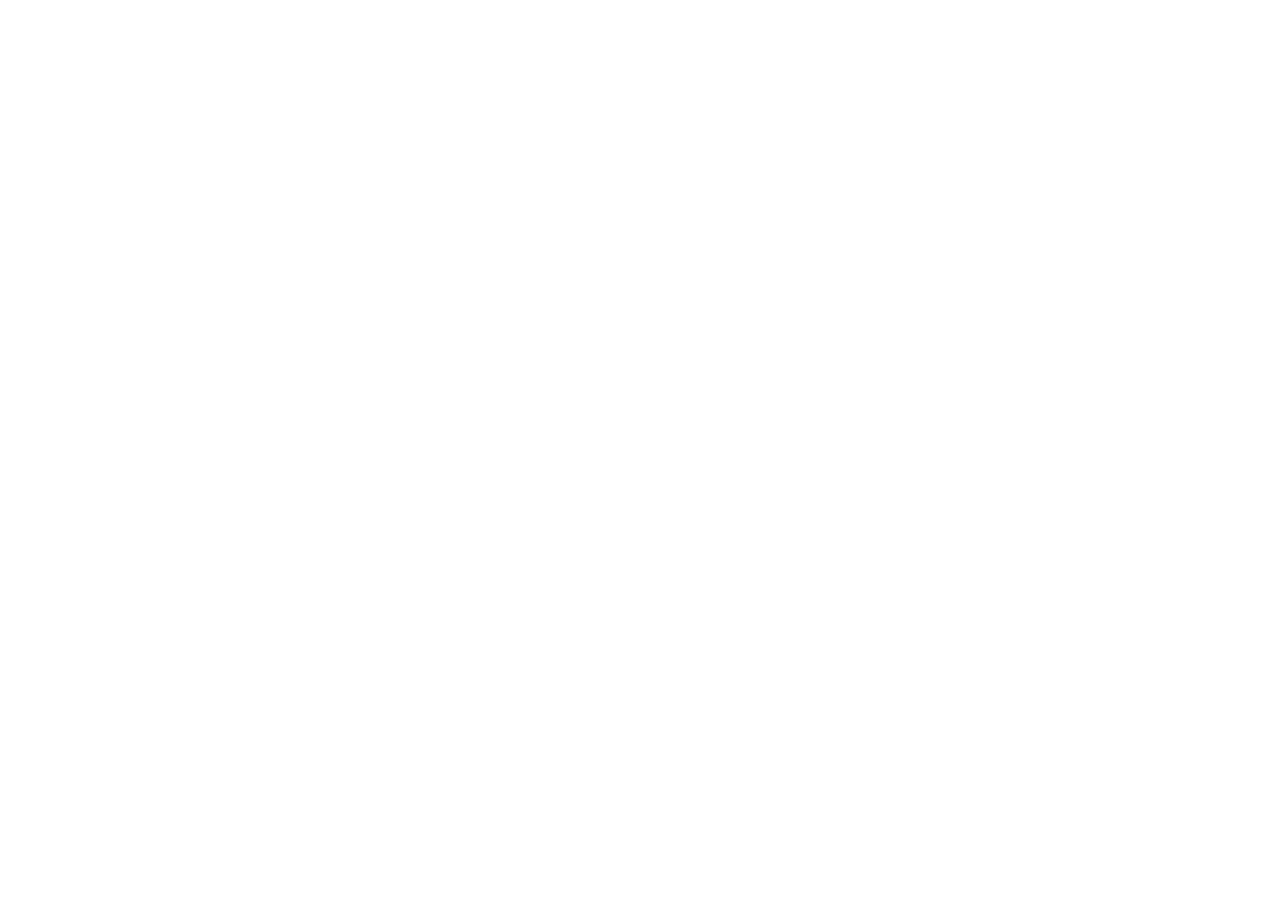
==== announcement.html @ 989f5030 "static web link added" ====
<!DOCTYPE html>
<html lang="en">
<head>
    <meta charset="UTF-8">
    <meta name="viewport" content="width=device-width, initial-scale=1.0">
    <title>Announcemnet</title>
</head>
<body>
    
</body>
</html>
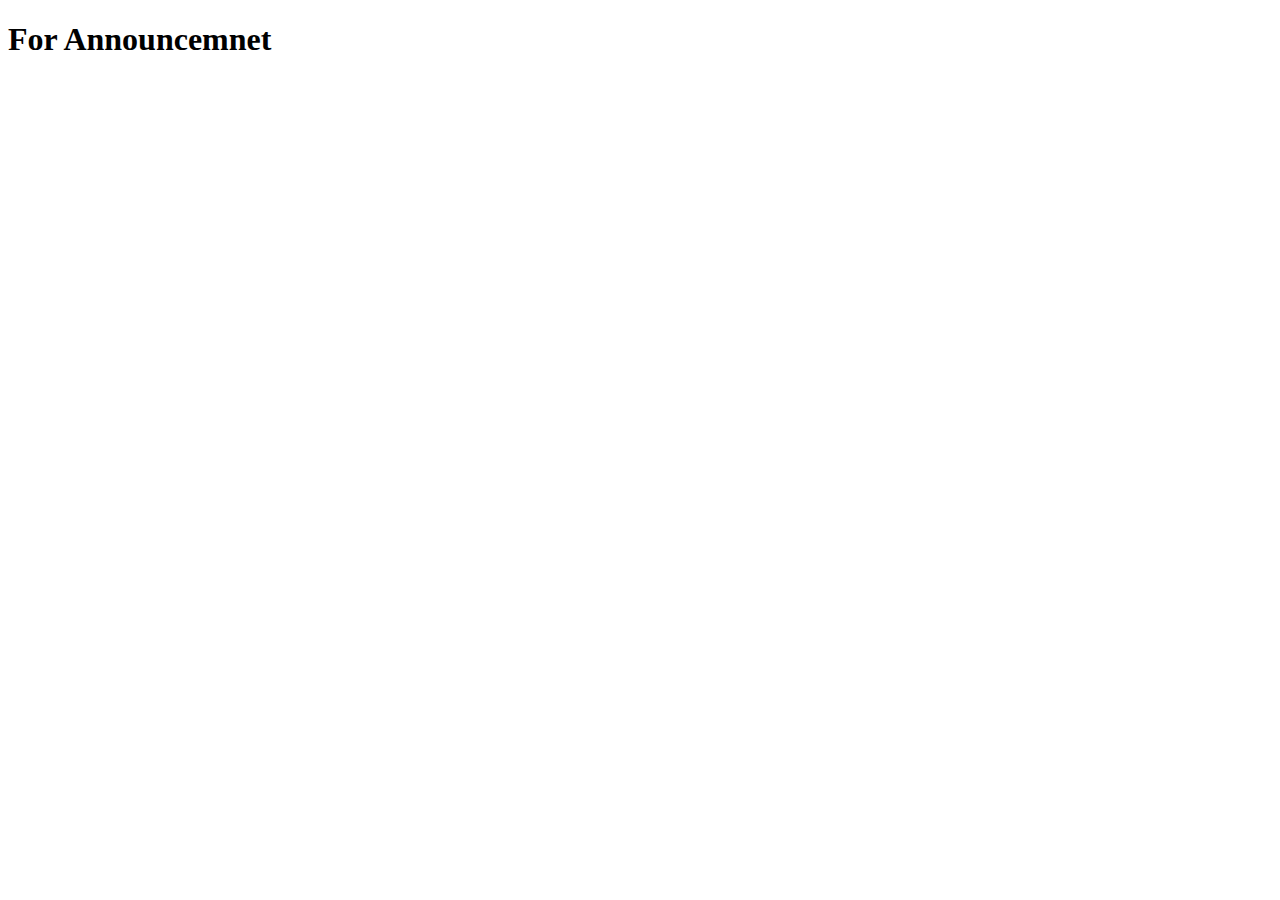
==== commit 39eea645: "static web link added" ====
--- a/announcement.html
+++ b/announcement.html
@@ -6,6 +6,6 @@
     <title>Announcemnet</title>
 </head>
 <body>
-    
+    <h1>For Announcemnet</h1>
 </body>
 </html>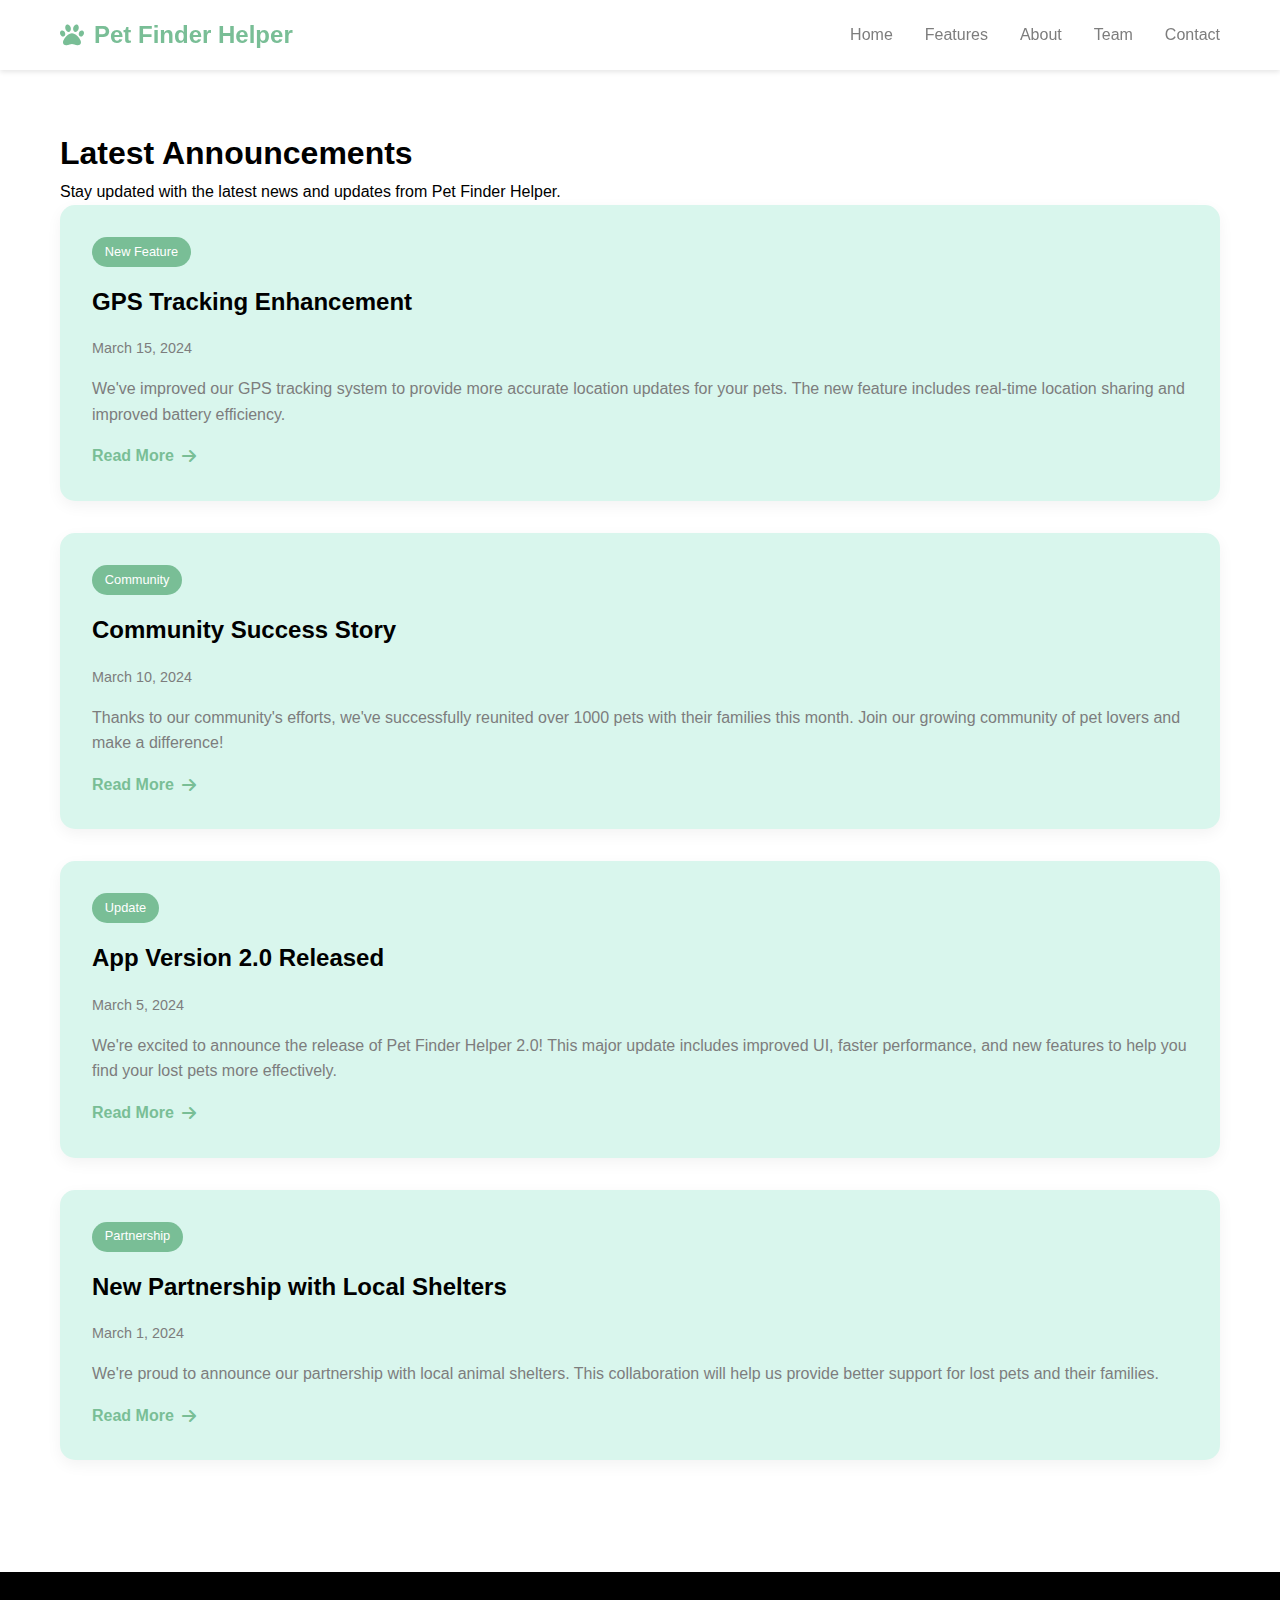
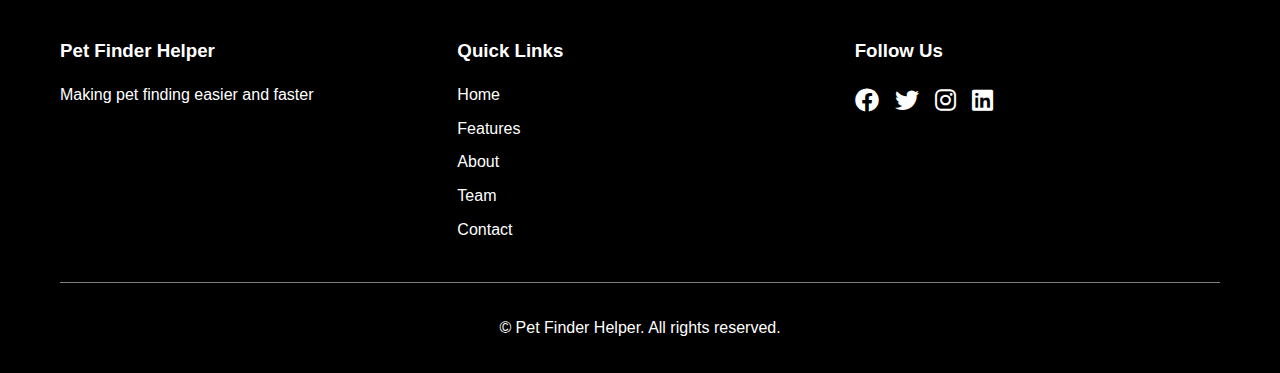
==== commit 66f159f9: "basic web feature added, to test the header footer by component.js" ====
--- a/announcement.html
+++ b/announcement.html
@@ -3,9 +3,166 @@
 <head>
     <meta charset="UTF-8">
     <meta name="viewport" content="width=device-width, initial-scale=1.0">
-    <title>Announcemnet</title>
+    <title>Announcements - Pet Finder Helper</title>
+    <link rel="stylesheet" href="styles.css">
+    <link rel="stylesheet" href="https://cdnjs.cloudflare.com/ajax/libs/font-awesome/6.0.0/css/all.min.css">
+    <style>
+        .announcements-content {
+            padding: 8rem 0 4rem;
+            background-color: var(--white);
+        }
+        .announcements-section {
+            margin-bottom: 3rem;
+        }
+        .announcements-section h2 {
+            color: var(--green);
+            margin-bottom: 1.5rem;
+            font-size: 2rem;
+        }
+        .announcement-card {
+            background-color: var(--light-green);
+            border-radius: 15px;
+            padding: 2rem;
+            margin-bottom: 2rem;
+            box-shadow: 0 5px 15px rgba(0, 0, 0, 0.05);
+            transition: transform 0.3s ease;
+        }
+        .announcement-card:hover {
+            transform: translateY(-5px);
+        }
+        .announcement-card h3 {
+            color: var(--black);
+            margin-bottom: 1rem;
+            font-size: 1.5rem;
+        }
+        .announcement-card .date {
+            color: var(--dark-gray);
+            font-size: 0.9rem;
+            margin-bottom: 1rem;
+        }
+        .announcement-card p {
+            color: var(--dark-gray);
+            margin-bottom: 1rem;
+        }
+        .announcement-card .read-more {
+            color: var(--green);
+            text-decoration: none;
+            font-weight: 600;
+            display: inline-flex;
+            align-items: center;
+            gap: 0.5rem;
+        }
+        .announcement-card .read-more:hover {
+            color: var(--orange);
+        }
+        .announcement-tag {
+            display: inline-block;
+            padding: 0.3rem 0.8rem;
+            background-color: var(--green);
+            color: var(--white);
+            border-radius: 20px;
+            font-size: 0.8rem;
+            margin-bottom: 1rem;
+        }
+    </style>
 </head>
 <body>
-    <h1>For Announcemnet</h1>
+    <!-- Navigation -->
+    <nav class="navbar">
+        <div class="container">
+            <div class="logo">
+                <i class="fas fa-paw"></i>
+                <span>Pet Finder Helper</span>
+            </div>
+            <ul class="nav-links">
+                <li><a href="index.html">Home</a></li>
+                <li><a href="index.html#features">Features</a></li>
+                <li><a href="index.html#about">About</a></li>
+                <li><a href="index.html#team">Team</a></li>
+                <li><a href="index.html#contact">Contact</a></li>
+            </ul>
+        </div>
+    </nav>
+
+    <!-- Announcements Content -->
+    <main class="announcements-content">
+        <div class="container">
+            <div class="announcements-section">
+                <h1>Latest Announcements</h1>
+                <p>Stay updated with the latest news and updates from Pet Finder Helper.</p>
+
+                <!-- Latest Update -->
+                <div class="announcement-card">
+                    <span class="announcement-tag">New Feature</span>
+                    <h3>GPS Tracking Enhancement</h3>
+                    <div class="date">March 15, 2024</div>
+                    <p>We've improved our GPS tracking system to provide more accurate location updates for your pets. The new feature includes real-time location sharing and improved battery efficiency.</p>
+                    <a href="#" class="read-more">Read More <i class="fas fa-arrow-right"></i></a>
+                </div>
+
+                <!-- Community Update -->
+                <div class="announcement-card">
+                    <span class="announcement-tag">Community</span>
+                    <h3>Community Success Story</h3>
+                    <div class="date">March 10, 2024</div>
+                    <p>Thanks to our community's efforts, we've successfully reunited over 1000 pets with their families this month. Join our growing community of pet lovers and make a difference!</p>
+                    <a href="#" class="read-more">Read More <i class="fas fa-arrow-right"></i></a>
+                </div>
+
+                <!-- App Update -->
+                <div class="announcement-card">
+                    <span class="announcement-tag">Update</span>
+                    <h3>App Version 2.0 Released</h3>
+                    <div class="date">March 5, 2024</div>
+                    <p>We're excited to announce the release of Pet Finder Helper 2.0! This major update includes improved UI, faster performance, and new features to help you find your lost pets more effectively.</p>
+                    <a href="#" class="read-more">Read More <i class="fas fa-arrow-right"></i></a>
+                </div>
+
+                <!-- Partnership -->
+                <div class="announcement-card">
+                    <span class="announcement-tag">Partnership</span>
+                    <h3>New Partnership with Local Shelters</h3>
+                    <div class="date">March 1, 2024</div>
+                    <p>We're proud to announce our partnership with local animal shelters. This collaboration will help us provide better support for lost pets and their families.</p>
+                    <a href="#" class="read-more">Read More <i class="fas fa-arrow-right"></i></a>
+                </div>
+            </div>
+        </div>
+    </main>
+
+    <!-- Footer -->
+    <footer class="footer">
+        <div class="container">
+            <div class="footer-content">
+                <div class="footer-section">
+                    <h3>Pet Finder Helper</h3>
+                    <p>Making pet finding easier and faster</p>
+                </div>
+                <div class="footer-section">
+                    <h3>Quick Links</h3>
+                    <ul>
+                        <li><a href="index.html">Home</a></li>
+                        <li><a href="index.html#features">Features</a></li>
+                        <li><a href="index.html#about">About</a></li>
+                        <li><a href="index.html#team">Team</a></li>
+                        <li><a href="index.html#contact">Contact</a></li>
+                    </ul>
+                </div>
+                <div class="footer-section">
+                    <h3>Follow Us</h3>
+                    <div class="social-links">
+                        <a href="#"><i class="fab fa-facebook"></i></a>
+                        <a href="#"><i class="fab fa-twitter"></i></a>
+                        <a href="#"><i class="fab fa-instagram"></i></a>
+                        <a href="#"><i class="fab fa-linkedin"></i></a>
+                    </div>
+                </div>
+            </div>
+            <div class="footer-bottom">
+                <p>&copy; Pet Finder Helper. All rights reserved.</p>
+            </div>
+        </div>
+    </footer>
+    <script src="script.js"></script>
 </body>
-</html>+</html> --- a/styles.css
+++ b/styles.css
@@ -0,0 +1,674 @@
+/* Reset and Base Styles */
+* {
+    margin: 0;
+    padding: 0;
+    box-sizing: border-box;
+}
+
+:root {
+    --black: #000000;
+    --white: #FFFFFF;
+    --green: #79BE96;
+    --light-green: #D9F6ED;
+    --orange: #EF7759;
+    --dark-gray: #7D7D7D;
+    --light-gray: #D9D9D9;
+}
+
+body {
+    font-family: 'Segoe UI', Tahoma, Geneva, Verdana, sans-serif;
+    line-height: 1.6;
+    color: var(--black);
+}
+
+.container {
+    max-width: 1200px;
+    margin: 0 auto;
+    padding: 0 20px;
+}
+
+/* Navigation */
+.navbar {
+    background-color: var(--white);
+    box-shadow: 0 2px 5px rgba(0, 0, 0, 0.1);
+    position: fixed;
+    width: 100%;
+    top: 0;
+    z-index: 1000;
+}
+
+.navbar .container {
+    display: flex;
+    justify-content: space-between;
+    align-items: center;
+    padding: 1rem 20px;
+}
+
+.logo {
+    display: flex;
+    align-items: center;
+    font-size: 1.5rem;
+    font-weight: bold;
+    color: var(--green);
+}
+
+.logo i {
+    margin-right: 10px;
+}
+
+.nav-links {
+    display: flex;
+    list-style: none;
+    gap: 2rem;
+}
+
+.nav-links a {
+    text-decoration: none;
+    color: var(--dark-gray);
+    font-weight: 500;
+    transition: color 0.3s ease;
+}
+
+.nav-links a:hover {
+    color: var(--green);
+}
+
+/* Hero Section */
+.hero {
+    background-color: var(--light-green);
+    padding: 8rem 0 4rem;
+    min-height: 100vh;
+    display: flex;
+    align-items: center;
+}
+
+.hero .container {
+    display: grid;
+    grid-template-columns: 1fr 1fr;
+    gap: 4rem;
+    align-items: center;
+}
+
+.hero-content h1 {
+    font-size: 3.5rem;
+    margin-bottom: 1.5rem;
+    color: var(--black);
+}
+
+.hero-content p {
+    font-size: 1.2rem;
+    color: var(--dark-gray);
+    margin-bottom: 2rem;
+}
+
+.hero-image img {
+    width: 100%;
+    border-radius: 20px;
+    box-shadow: 0 10px 30px rgba(0, 0, 0, 0.1);
+}
+
+/* Features Section */
+.features {
+    padding: 5rem 0;
+    background-color: var(--white);
+}
+
+.features h2 {
+    text-align: center;
+    font-size: 2.5rem;
+    margin-bottom: 3rem;
+    color: var(--black);
+}
+
+.features-grid {
+    display: grid;
+    grid-template-columns: repeat(auto-fit, minmax(250px, 1fr));
+    gap: 2rem;
+}
+
+.feature-card {
+    text-align: center;
+    padding: 2rem;
+    background-color: var(--light-green);
+    border-radius: 10px;
+    transition: transform 0.3s ease;
+}
+
+.feature-card:hover {
+    transform: translateY(-5px);
+}
+
+.feature-card i {
+    font-size: 2.5rem;
+    color: var(--green);
+    margin-bottom: 1rem;
+}
+
+.feature-card h3 {
+    margin-bottom: 1rem;
+    color: var(--black);
+}
+
+/* About Section */
+.about {
+    padding: 5rem 0;
+    background-color: var(--light-green);
+}
+
+.about h2 {
+    text-align: center;
+    font-size: 2.5rem;
+    margin-bottom: 3rem;
+    color: var(--black);
+}
+
+.about-content {
+    display: grid;
+    grid-template-columns: 1fr 1fr;
+    gap: 4rem;
+    align-items: center;
+}
+
+.about-image img {
+    width: 100%;
+    border-radius: 20px;
+    box-shadow: 0 10px 30px rgba(0, 0, 0, 0.1);
+}
+
+/* Team Section */
+.team {
+    padding: 5rem 0;
+    background-color: var(--white);
+}
+
+.team h2 {
+    text-align: center;
+    font-size: 2.5rem;
+    margin-bottom: 3rem;
+    color: var(--black);
+}
+
+.team-grid {
+    display: grid;
+    grid-template-columns: repeat(auto-fit, minmax(250px, 1fr));
+    gap: 2rem;
+    justify-items: center;
+    max-width: 1200px;
+    margin: 0 auto;
+}
+
+.team-member {
+    text-align: center;
+    width: 100%;
+    max-width: 300px;
+    padding: 1rem;
+    background-color: var(--light-green);
+    border-radius: 15px;
+    transition: transform 0.3s ease;
+}
+
+.team-member:hover {
+    transform: translateY(-5px);
+}
+
+.team-member img {
+    width: 180px;
+    height: 180px;
+    border-radius: 50%;
+    margin-bottom: 1rem;
+    object-fit: cover;
+    border: 3px solid var(--white);
+    box-shadow: 0 5px 15px rgba(0, 0, 0, 0.1);
+}
+
+.team-member h3 {
+    margin-bottom: 0.5rem;
+    color: var(--black);
+    font-size: 1.2rem;
+}
+
+.team-member p {
+    color: var(--dark-gray);
+    font-size: 0.9rem;
+}
+
+/* Contact Section */
+.contact {
+    padding: 5rem 0;
+    background-color: var(--light-green);
+}
+
+.contact h2 {
+    text-align: center;
+    font-size: 2.5rem;
+    margin-bottom: 3rem;
+    color: var(--black);
+}
+
+.contact-content {
+    display: grid;
+    grid-template-columns: 1fr 1fr;
+    gap: 4rem;
+}
+
+.contact-form {
+    display: flex;
+    flex-direction: column;
+    gap: 1rem;
+}
+
+.contact-form input,
+.contact-form textarea {
+    padding: 1rem;
+    border: 1px solid var(--light-gray);
+    border-radius: 5px;
+    font-size: 1rem;
+}
+
+.contact-form textarea {
+    height: 150px;
+    resize: vertical;
+}
+
+.contact-info {
+    display: flex;
+    flex-direction: column;
+    gap: 2rem;
+}
+
+.info-item {
+    display: flex;
+    align-items: center;
+    gap: 1rem;
+}
+
+.info-item i {
+    font-size: 1.5rem;
+    color: var(--green);
+}
+
+/* Footer */
+.footer {
+    background-color: var(--black);
+    color: var(--white);
+    padding: 4rem 0 2rem;
+}
+
+.footer-content {
+    display: grid;
+    grid-template-columns: repeat(auto-fit, minmax(200px, 1fr));
+    gap: 2rem;
+    margin-bottom: 2rem;
+}
+
+.footer-section h3 {
+    margin-bottom: 1rem;
+}
+
+.footer-section ul {
+    list-style: none;
+}
+
+.footer-section ul li {
+    margin-bottom: 0.5rem;
+}
+
+.footer-section a {
+    color: var(--white);
+    text-decoration: none;
+}
+
+.social-links {
+    display: flex;
+    gap: 1rem;
+}
+
+.social-links a {
+    font-size: 1.5rem;
+    transition: color 0.3s ease;
+}
+
+.social-links a:hover {
+    color: var(--green);
+}
+
+.footer-bottom {
+    text-align: center;
+    padding-top: 2rem;
+    border-top: 1px solid var(--dark-gray);
+}
+
+/* Buttons */
+.cta-button {
+    display: inline-flex;
+    background-color: var(--green);
+    color: var(--white);
+    text-decoration: none;
+    border-radius: 10px;
+    font-weight: bold;
+    transition: background-color 0.3s ease;
+}
+
+/* Buttons */
+.cta-button.send-button {
+    display: block;
+    padding: 1rem 2rem;
+}
+.cta-button:hover {
+    background-color: var(--orange);
+}
+
+/* Responsive Design */
+@media (max-width: 768px) {
+    .hero .container,
+    .about-content,
+    .contact-content {
+        grid-template-columns: 1fr;
+        gap: 2rem;
+    }
+
+    .nav-links {
+        display: none;
+    }
+
+    .hero-content h1 {
+        font-size: 2.5rem;
+    }
+
+    .team-grid {
+        grid-template-columns: repeat(auto-fit, minmax(200px, 1fr));
+        gap: 1.5rem;
+    }
+    
+    .team-member {
+        max-width: 250px;
+    }
+    
+    .team-member img {
+        width: 150px;
+        height: 150px;
+    }
+}
+
+@media (max-width: 480px) {
+    .container {
+        padding: 0 15px;
+    }
+
+    .hero-content h1 {
+        font-size: 2rem;
+    }
+
+    .features-grid,
+    .team-grid {
+        grid-template-columns: 1fr;
+    }
+}
+
+/* Carousel Styles */
+.carousel {
+    position: relative;
+    width: 100%;
+    height: 100%;
+    overflow: hidden;
+    border-radius: 20px;
+    box-shadow: 0 10px 30px rgba(0, 0, 0, 0.1);
+}
+
+.carousel-container {
+    display: flex;
+    width: 400%;
+    height: 100%;
+    transition: transform 0.5s ease-in-out;
+}
+
+.carousel-slide {
+    width: 25%;
+    height: 100%;
+}
+
+.carousel-slide img {
+    width: 100%;
+    height: 100%;
+    object-fit: cover;
+}
+
+.carousel-button {
+    position: absolute;
+    top: 50%;
+    transform: translateY(-50%);
+    background-color: rgba(255, 255, 255, 0.1);
+    border: none;
+    width: 40px;
+    height: 40px;
+    border-radius: 50%;
+    cursor: pointer;
+    display: flex;
+    align-items: center;
+    justify-content: center;
+    transition: background-color 0.3s ease;
+    z-index: 10;
+}
+
+.carousel-button:hover {
+    background-color: var(--white);
+}
+
+.carousel-button.prev {
+    left: 10px;
+}
+
+.carousel-button.next {
+    right: 10px;
+}
+
+.carousel-dots {
+    position: absolute;
+    bottom: 20px;
+    left: 50%;
+    transform: translateX(-50%);
+    display: flex;
+    gap: 10px;
+    z-index: 10;
+}
+
+.carousel-dot {
+    width: 10px;
+    height: 10px;
+    border-radius: 50%;
+    background-color: rgba(255, 255, 255, 0.5);
+    cursor: pointer;
+    transition: background-color 0.3s ease;
+}
+
+.carousel-dot.active {
+    background-color: var(--white);
+}
+
+@media (max-width: 768px) {
+    .carousel-button {
+        width: 35px;
+        height: 35px;
+    }
+}
+
+/* Play Store Button Styles */
+/* .playstore-button {
+    display: flex;
+    align-items: center;
+    gap: 1rem;
+    background-color: var(--white);
+    color: var(--black);
+    padding: 0.8rem 1.5rem;
+    border-radius: 8px;
+    transition: all 0.3s ease;
+}
+
+.playstore-button:hover {
+    background-color: var(--light-green);
+    transform: translateY(-2px);
+} */
+
+.playstore-logo {
+    height: 100px;
+    width: auto;
+}
+
+.playstore-button span {
+    font-weight: 600;
+    font-size: 1.1rem;
+}
+
+@media (max-width: 768px) {
+    .playstore-button {
+        flex-direction: column;
+        gap: 0.5rem;
+        text-align: center;
+    }
+    
+    .playstore-logo {
+        height: 20px;
+    }
+}
+.how-to-content {
+    padding: 8rem 0 4rem;
+    background-color: var(--white);
+}
+.how-to-section {
+    margin-bottom: 3rem;
+}
+.how-to-section h2 {
+    color: var(--green);
+    margin-bottom: 1.5rem;
+    font-size: 2rem;
+}
+.how-to-section h3 {
+    color: var(--black);
+    margin: 1.5rem 0 1rem;
+    font-size: 1.5rem;
+}
+.how-to-section p {
+    margin-bottom: 1rem;
+    color: var(--dark-gray);
+}
+.how-to-section ul {
+    list-style-type: none;
+    margin-left: 2rem;
+    margin-bottom: 1rem;
+}
+.how-to-section li {
+    margin-bottom: 1rem;
+    color: var(--dark-gray);
+    position: relative;
+}
+.how-to-section li:before {
+    content: "•";
+    color: var(--green);
+    font-weight: bold;
+    position: absolute;
+    left: -1rem;
+}
+.feature-highlight {
+    background-color: var(--light-green);
+    padding: 2rem;
+    border-radius: 10px;
+    margin: 2rem 0;
+}
+.feature-highlight h3 {
+    color: var(--green);
+    margin-bottom: 1rem;
+}
+/* Share Section Styles */
+.share-section {
+    background-color: var(--light-green);
+    padding: 2rem;
+    border-radius: 15px;
+    margin: 2rem 0;
+    text-align: center;
+}
+
+.share-section h3 {
+    color: var(--green);
+    margin-bottom: 1rem;
+    font-size: 1.8rem;
+}
+
+.share-section p {
+    color: var(--dark-gray);
+    margin-bottom: 1.5rem;
+}
+
+.share-buttons {
+    display: flex;
+    flex-wrap: wrap;
+    gap: 1rem;
+    justify-content: center;
+    margin-top: 1.5rem;
+}
+
+.share-button {
+    display: flex;
+    align-items: center;
+    gap: 0.5rem;
+    padding: 0.8rem 1.5rem;
+    border-radius: 8px;
+    text-decoration: none;
+    color: var(--white);
+    font-weight: 600;
+    transition: transform 0.3s ease, box-shadow 0.3s ease;
+}
+
+.share-button:hover {
+    transform: translateY(-2px);
+    box-shadow: 0 5px 15px rgba(0, 0, 0, 0.1);
+}
+
+.share-button i {
+    font-size: 1.2rem;
+}
+
+.share-button.facebook {
+    background-color: #1877f2;
+}
+
+.share-button.twitter {
+    background-color: #1da1f2;
+}
+
+.share-button.linkedin {
+    background-color: #0077b5;
+}
+
+.share-button.whatsapp {
+    background-color: #25d366;
+}
+
+@media (max-width: 768px) {
+    .share-buttons {
+        flex-direction: column;
+        align-items: center;
+    }
+    
+    .share-button {
+        width: 100%;
+        max-width: 250px;
+        justify-content: center;
+    }
+}
+
+/* Component Loading States */
+.loading {
+    text-align: center;
+    padding: 1rem;
+    color: #666;
+}
+
+.error {
+    text-align: center;
+    padding: 1rem;
+    color: #dc3545;
+    background-color: #f8d7da;
+    border: 1px solid #f5c6cb;
+    border-radius: 4px;
+    margin: 1rem 0;
+} 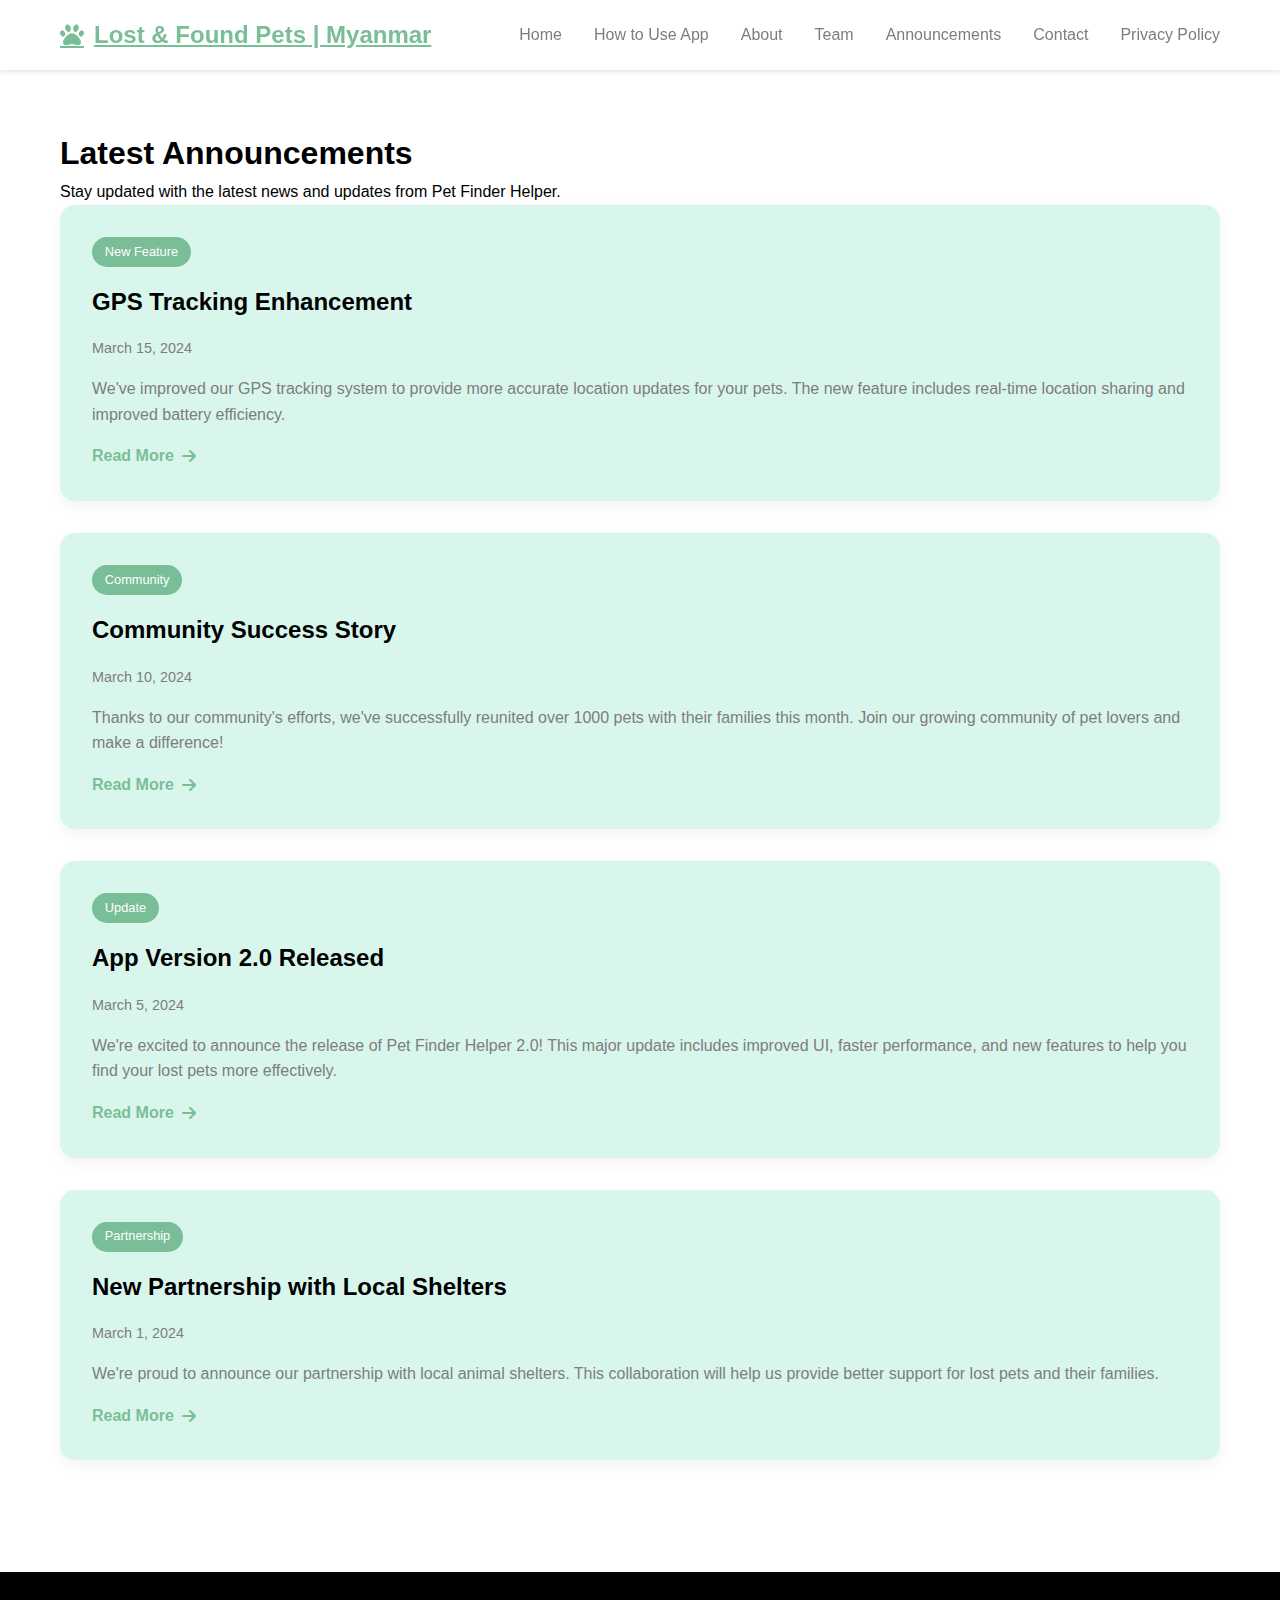
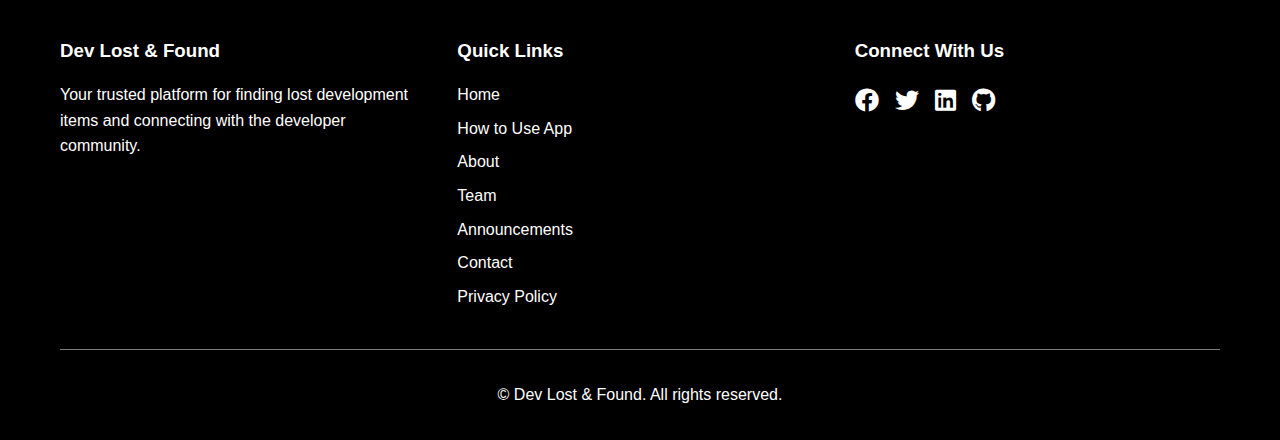
==== commit a104c468: "fixing for announcement  page header/footer reuse" ====
--- a/announcement.html
+++ b/announcement.html
@@ -6,84 +6,10 @@
     <title>Announcements - Pet Finder Helper</title>
     <link rel="stylesheet" href="styles.css">
     <link rel="stylesheet" href="https://cdnjs.cloudflare.com/ajax/libs/font-awesome/6.0.0/css/all.min.css">
-    <style>
-        .announcements-content {
-            padding: 8rem 0 4rem;
-            background-color: var(--white);
-        }
-        .announcements-section {
-            margin-bottom: 3rem;
-        }
-        .announcements-section h2 {
-            color: var(--green);
-            margin-bottom: 1.5rem;
-            font-size: 2rem;
-        }
-        .announcement-card {
-            background-color: var(--light-green);
-            border-radius: 15px;
-            padding: 2rem;
-            margin-bottom: 2rem;
-            box-shadow: 0 5px 15px rgba(0, 0, 0, 0.05);
-            transition: transform 0.3s ease;
-        }
-        .announcement-card:hover {
-            transform: translateY(-5px);
-        }
-        .announcement-card h3 {
-            color: var(--black);
-            margin-bottom: 1rem;
-            font-size: 1.5rem;
-        }
-        .announcement-card .date {
-            color: var(--dark-gray);
-            font-size: 0.9rem;
-            margin-bottom: 1rem;
-        }
-        .announcement-card p {
-            color: var(--dark-gray);
-            margin-bottom: 1rem;
-        }
-        .announcement-card .read-more {
-            color: var(--green);
-            text-decoration: none;
-            font-weight: 600;
-            display: inline-flex;
-            align-items: center;
-            gap: 0.5rem;
-        }
-        .announcement-card .read-more:hover {
-            color: var(--orange);
-        }
-        .announcement-tag {
-            display: inline-block;
-            padding: 0.3rem 0.8rem;
-            background-color: var(--green);
-            color: var(--white);
-            border-radius: 20px;
-            font-size: 0.8rem;
-            margin-bottom: 1rem;
-        }
-    </style>
 </head>
 <body>
-    <!-- Navigation -->
-    <nav class="navbar">
-        <div class="container">
-            <div class="logo">
-                <i class="fas fa-paw"></i>
-                <span>Pet Finder Helper</span>
-            </div>
-            <ul class="nav-links">
-                <li><a href="index.html">Home</a></li>
-                <li><a href="index.html#features">Features</a></li>
-                <li><a href="index.html#about">About</a></li>
-                <li><a href="index.html#team">Team</a></li>
-                <li><a href="index.html#contact">Contact</a></li>
-            </ul>
-        </div>
-    </nav>
-
+    <!-- Header Component -->
+    <div id="header-component"></div>
     <!-- Announcements Content -->
     <main class="announcements-content">
         <div class="container">
@@ -130,39 +56,12 @@
         </div>
     </main>
 
-    <!-- Footer -->
-    <footer class="footer">
-        <div class="container">
-            <div class="footer-content">
-                <div class="footer-section">
-                    <h3>Pet Finder Helper</h3>
-                    <p>Making pet finding easier and faster</p>
-                </div>
-                <div class="footer-section">
-                    <h3>Quick Links</h3>
-                    <ul>
-                        <li><a href="index.html">Home</a></li>
-                        <li><a href="index.html#features">Features</a></li>
-                        <li><a href="index.html#about">About</a></li>
-                        <li><a href="index.html#team">Team</a></li>
-                        <li><a href="index.html#contact">Contact</a></li>
-                    </ul>
-                </div>
-                <div class="footer-section">
-                    <h3>Follow Us</h3>
-                    <div class="social-links">
-                        <a href="#"><i class="fab fa-facebook"></i></a>
-                        <a href="#"><i class="fab fa-twitter"></i></a>
-                        <a href="#"><i class="fab fa-instagram"></i></a>
-                        <a href="#"><i class="fab fa-linkedin"></i></a>
-                    </div>
-                </div>
-            </div>
-            <div class="footer-bottom">
-                <p>&copy; Pet Finder Helper. All rights reserved.</p>
-            </div>
-        </div>
-    </footer>
-    <script src="script.js"></script>
+    <!-- Footer Component -->
+    <div id="footer-component"></div>
+
+    <!-- Scripts -->
+    <script src="js/components.js"></script>
+    <script src="js/script.js"></script>
 </body>
-</html> +
+</html>--- a/styles.css
+++ b/styles.css
@@ -671,4 +671,96 @@
     border: 1px solid #f5c6cb;
     border-radius: 4px;
     margin: 1rem 0;
-} +} 
+.privacy-content {
+    padding: 8rem 0 4rem;
+    background-color: var(--white);
+}
+.privacy-section {
+    margin-bottom: 3rem;
+}
+.privacy-section h2 {
+    color: var(--green);
+    margin-bottom: 1.5rem;
+    font-size: 2rem;
+}
+.privacy-section h3 {
+    color: var(--black);
+    margin: 1.5rem 0 1rem;
+    font-size: 1.5rem;
+}
+.privacy-section p {
+    margin-bottom: 1rem;
+    color: var(--dark-gray);
+}
+.privacy-section ul {
+    list-style-type: disc;
+    margin-left: 2rem;
+    margin-bottom: 1rem;
+}
+.privacy-section li {
+    margin-bottom: 0.5rem;
+    color: var(--dark-gray);
+}
+.last-updated {
+    font-style: italic;
+    color: var(--dark-gray);
+    margin-top: 2rem;
+}
+.announcements-content {
+    padding: 8rem 0 4rem;
+    background-color: var(--white);
+}
+.announcements-section {
+    margin-bottom: 3rem;
+}
+.announcements-section h2 {
+    color: var(--green);
+    margin-bottom: 1.5rem;
+    font-size: 2rem;
+}
+.announcement-card {
+    background-color: var(--light-green);
+    border-radius: 15px;
+    padding: 2rem;
+    margin-bottom: 2rem;
+    box-shadow: 0 5px 15px rgba(0, 0, 0, 0.05);
+    transition: transform 0.3s ease;
+}
+.announcement-card:hover {
+    transform: translateY(-5px);
+}
+.announcement-card h3 {
+    color: var(--black);
+    margin-bottom: 1rem;
+    font-size: 1.5rem;
+}
+.announcement-card .date {
+    color: var(--dark-gray);
+    font-size: 0.9rem;
+    margin-bottom: 1rem;
+}
+.announcement-card p {
+    color: var(--dark-gray);
+    margin-bottom: 1rem;
+}
+.announcement-card .read-more {
+    color: var(--green);
+    text-decoration: none;
+    font-weight: 600;
+    display: inline-flex;
+    align-items: center;
+    gap: 0.5rem;
+}
+.announcement-card .read-more:hover {
+    color: var(--orange);
+}
+.announcement-tag {
+    display: inline-block;
+    padding: 0.3rem 0.8rem;
+    background-color: var(--green);
+    color: var(--white);
+    border-radius: 20px;
+    font-size: 0.8rem;
+    margin-bottom: 1rem;
+}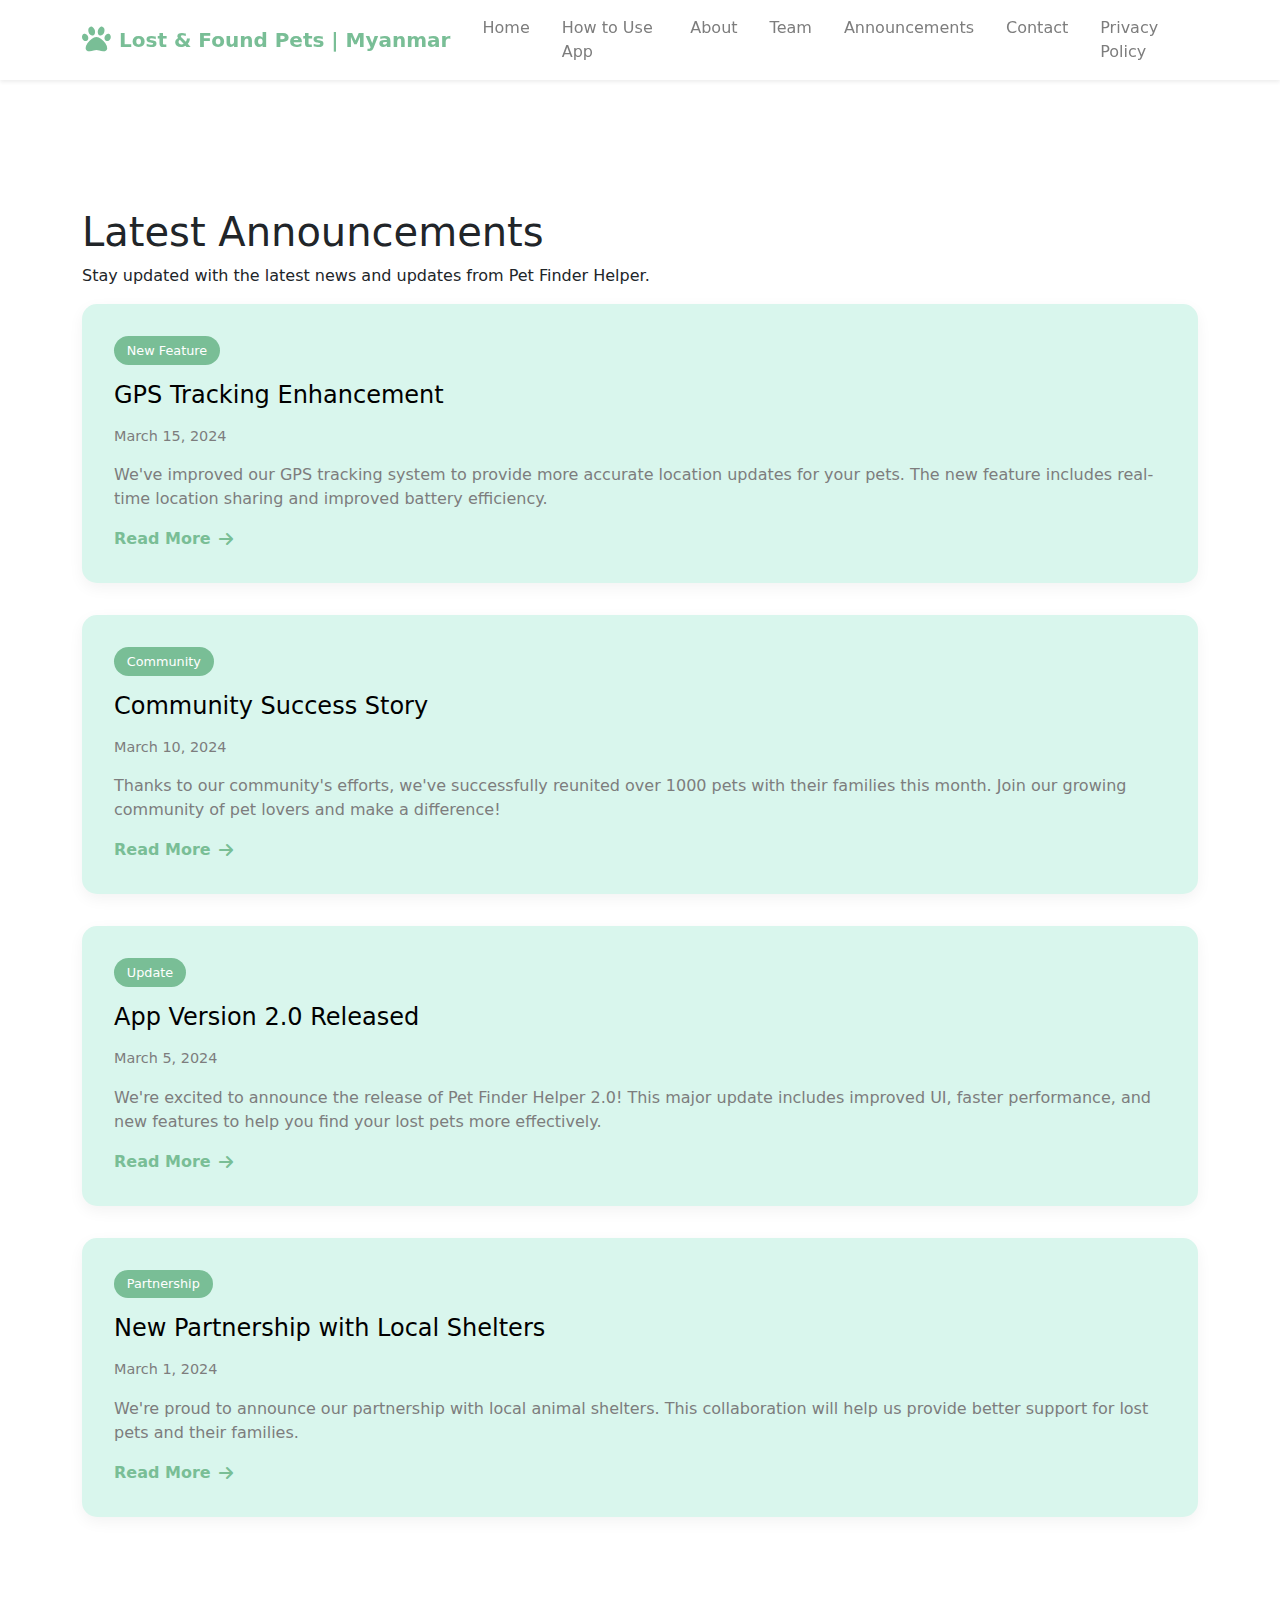
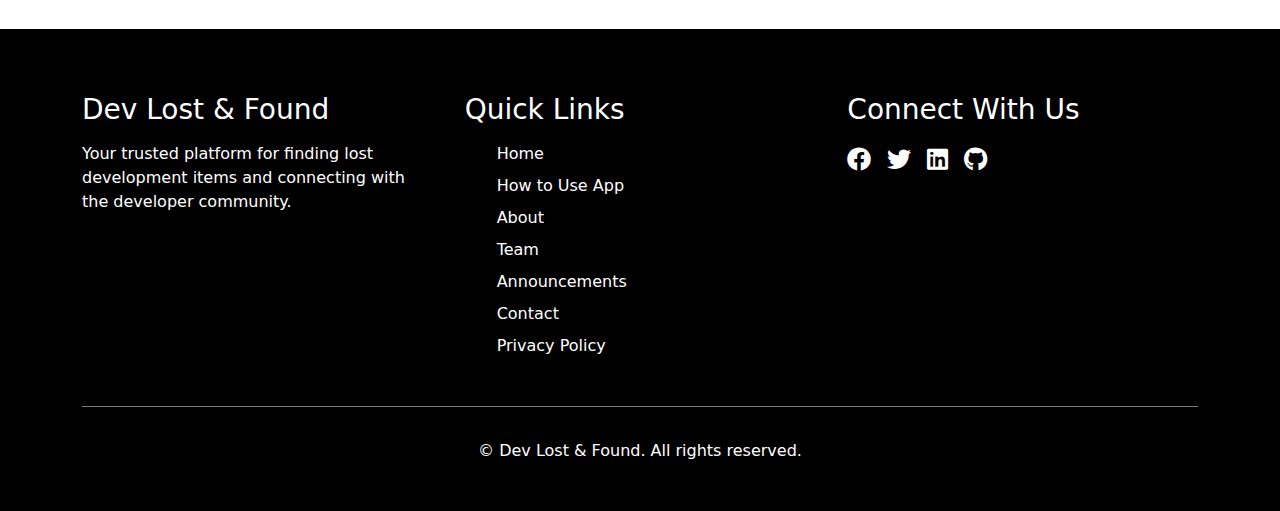
==== commit 8f3c680e: "script err fix" ====
--- a/announcement.html
+++ b/announcement.html
@@ -6,12 +6,14 @@
     <title>Announcements - Pet Finder Helper</title>
     <link rel="stylesheet" href="styles.css">
     <link rel="stylesheet" href="https://cdnjs.cloudflare.com/ajax/libs/font-awesome/6.0.0/css/all.min.css">
+    <link href="https://cdn.jsdelivr.net/npm/bootstrap@5.3.0/dist/css/bootstrap.min.css" rel="stylesheet">
+
 </head>
 <body>
     <!-- Header Component -->
     <div id="header-component"></div>
     <!-- Announcements Content -->
-    <main class="announcements-content">
+    <main class="announcements-content web-view-page">
         <div class="container">
             <div class="announcements-section">
                 <h1>Latest Announcements</h1>
@@ -60,6 +62,7 @@
     <div id="footer-component"></div>
 
     <!-- Scripts -->
+    <script src="https://cdn.jsdelivr.net/npm/bootstrap@5.3.0/dist/js/bootstrap.bundle.min.js"></script>
     <script src="js/components.js"></script>
     <script src="js/script.js"></script>
 </body>
--- a/styles.css
+++ b/styles.css
@@ -27,50 +27,123 @@
     padding: 0 20px;
 }
 
-/* Navigation */
+/* Navigation Styles */
 .navbar {
-    background-color: var(--white);
-    box-shadow: 0 2px 5px rgba(0, 0, 0, 0.1);
-    position: fixed;
-    width: 100%;
+    padding: 1rem 0;
+    transition: all 0.3s ease;
+}
+
+.navbar-brand {
+    font-size: 1.5rem;
+    font-weight: 700;
+    color: var(--green) !important;
+}
+
+.navbar-brand i {
+    font-size: 1.8rem;
+}
+
+.navbar-toggler {
+    border: none;
+    padding: 0.5rem;
+}
+
+.navbar-toggler:focus {
+    box-shadow: none;
+}
+
+.navbar-toggler-icon {
+    background-image: none;
+    position: relative;
+    width: 24px;
+    height: 2px;
+    background-color: var(--green);
+    transition: all 0.3s ease;
+}
+
+.navbar-toggler-icon::before,
+.navbar-toggler-icon::after {
+    content: '';
+    position: absolute;
+    width: 24px;
+    height: 2px;
+    background-color: var(--green);
+    transition: all 0.3s ease;
+}
+
+.navbar-toggler-icon::before {
+    top: -8px;
+}
+
+.navbar-toggler-icon::after {
+    bottom: -8px;
+}
+
+.navbar-toggler[aria-expanded="true"] .navbar-toggler-icon {
+    background-color: transparent;
+}
+
+.navbar-toggler[aria-expanded="true"] .navbar-toggler-icon::before {
+    transform: rotate(45deg);
     top: 0;
-    z-index: 1000;
-}
-
-.navbar .container {
-    display: flex;
-    justify-content: space-between;
-    align-items: center;
-    padding: 1rem 20px;
-}
-
-.logo {
-    display: flex;
-    align-items: center;
-    font-size: 1.5rem;
-    font-weight: bold;
-    color: var(--green);
-}
-
-.logo i {
-    margin-right: 10px;
-}
-
-.nav-links {
-    display: flex;
-    list-style: none;
-    gap: 2rem;
-}
-
-.nav-links a {
-    text-decoration: none;
-    color: var(--dark-gray);
+}
+
+.navbar-toggler[aria-expanded="true"] .navbar-toggler-icon::after {
+    transform: rotate(-45deg);
+    bottom: 0;
+}
+
+.nav-link {
+    color: var(--dark-gray) !important;
     font-weight: 500;
+    padding: 0.5rem 1rem !important;
+    position: relative;
     transition: color 0.3s ease;
 }
 
-.nav-links a:hover {
-    color: var(--green);
+.nav-link::after {
+    content: '';
+    position: absolute;
+    bottom: 0;
+    left: 50%;
+    width: 0;
+    height: 2px;
+    background-color: var(--green);
+    transition: all 0.3s ease;
+    transform: translateX(-50%);
+}
+
+.nav-link:hover,
+.nav-link.active {
+    color: var(--green) !important;
+}
+
+.nav-link:hover::after,
+.nav-link.active::after {
+    width: 80%;
+}
+
+@media (max-width: 991.98px) {
+    .navbar-collapse {
+        background-color: var(--white);
+        padding: 1rem;
+        border-radius: 10px;
+        box-shadow: 0 5px 15px rgba(0, 0, 0, 0.1);
+        margin-top: 1rem;
+    }
+
+    .nav-link {
+        padding: 0.8rem 1rem !important;
+    }
+
+    .nav-link::after {
+        display: none;
+    }
+}
+
+/* Adjust main content to account for fixed navbar */
+main {
+    margin-top: 80px;
 }
 
 /* Hero Section */
@@ -387,6 +460,9 @@
     .team-member img {
         width: 150px;
         height: 150px;
+    }
+    .web-view-page{
+        padding: 5rem 0;
     }
 }
 
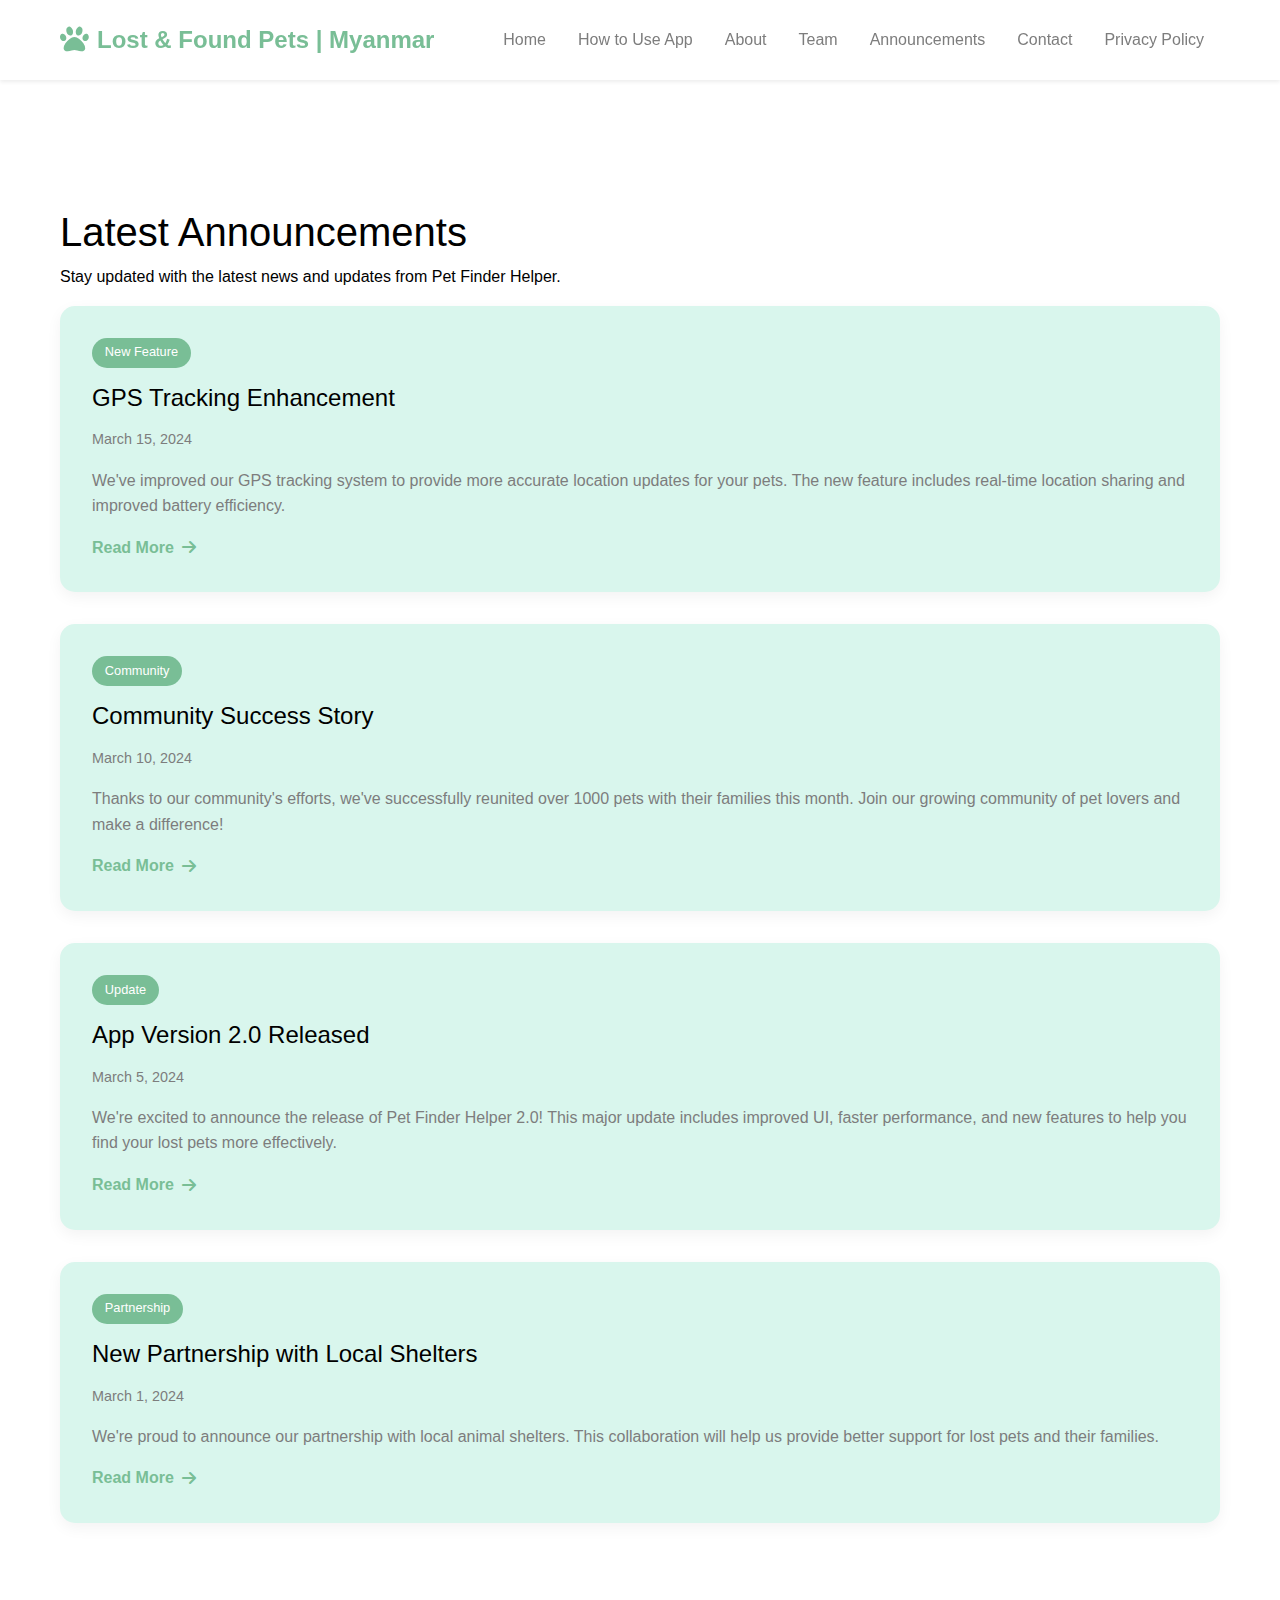
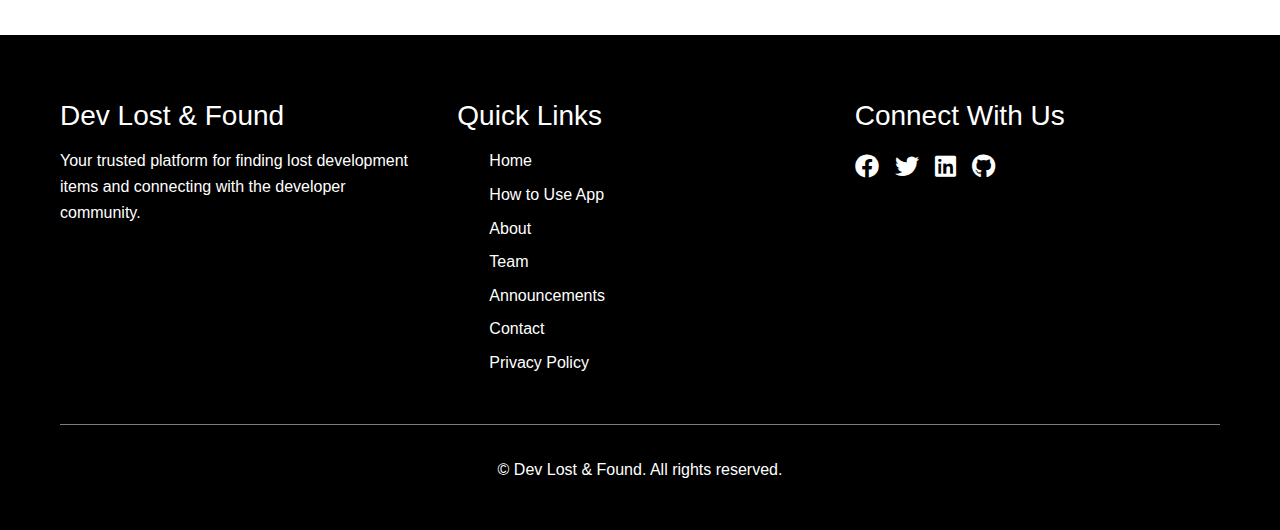
==== commit 41192b9d: "header fixing" ====
--- a/announcement.html
+++ b/announcement.html
@@ -4,10 +4,9 @@
     <meta charset="UTF-8">
     <meta name="viewport" content="width=device-width, initial-scale=1.0">
     <title>Announcements - Pet Finder Helper</title>
-    <link rel="stylesheet" href="styles.css">
     <link rel="stylesheet" href="https://cdnjs.cloudflare.com/ajax/libs/font-awesome/6.0.0/css/all.min.css">
     <link href="https://cdn.jsdelivr.net/npm/bootstrap@5.3.0/dist/css/bootstrap.min.css" rel="stylesheet">
-
+    <link rel="stylesheet" href="styles.css">
 </head>
 <body>
     <!-- Header Component -->
